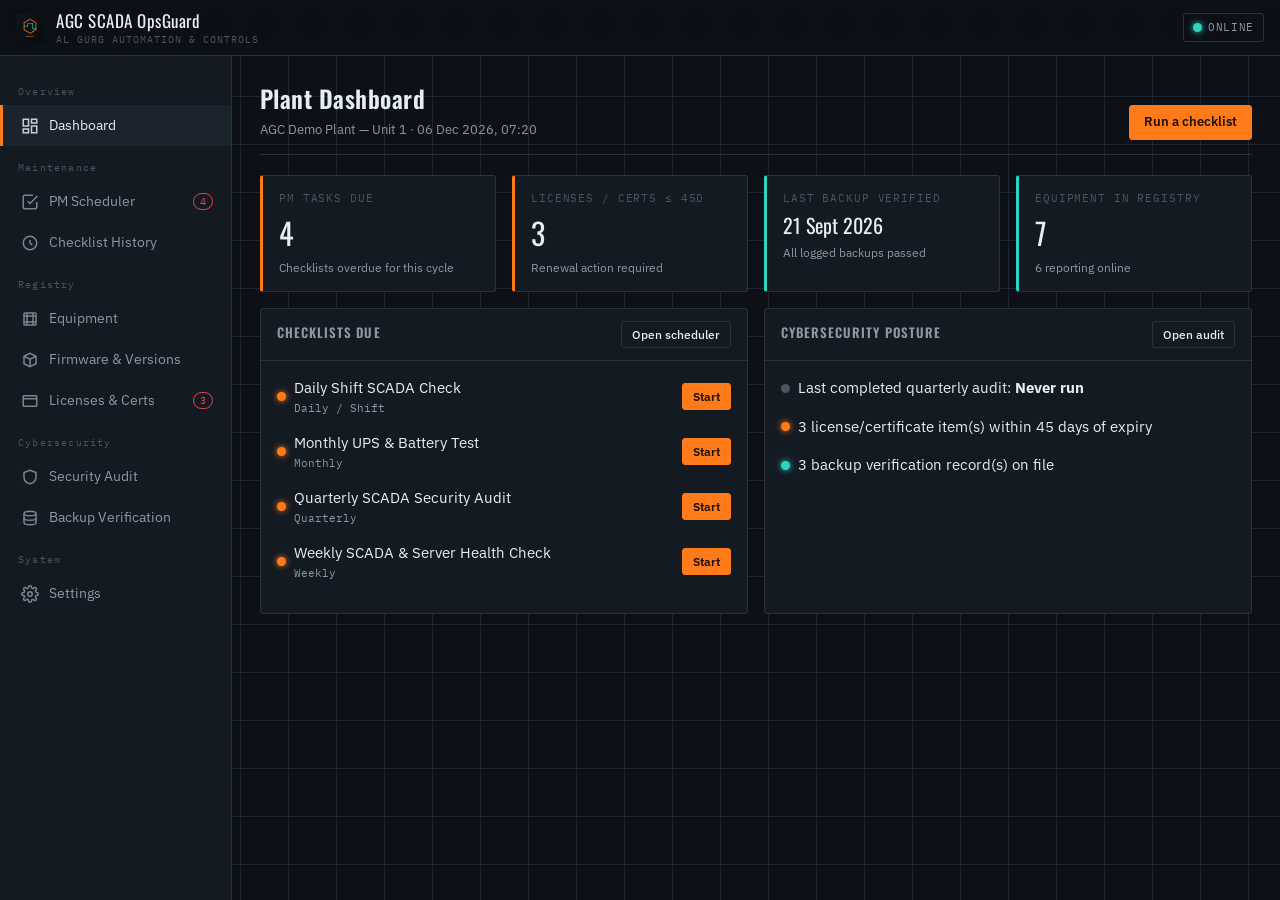
==== index.html @ 83bbd783 "Add files via upload" ====
<!DOCTYPE html>
<html lang="en">
<head>
<meta charset="UTF-8" />
<meta name="viewport" content="width=device-width, initial-scale=1, viewport-fit=cover" />
<title>AGC SCADA OpsGuard — Maintenance, Firmware &amp; Cybersecurity Companion</title>
<meta name="description" content="Offline-first PWA for I&C engineers: preventive maintenance scheduling, PLC/HMI firmware registry, backup verification and SCADA cybersecurity audit checklists." />
<meta name="theme-color" content="#0d1117" />

<link rel="manifest" href="manifest.json" />
<link rel="icon" href="icons/favicon-32.png" sizes="32x32" type="image/png" />
<link rel="icon" href="icons/favicon-16.png" sizes="16x16" type="image/png" />
<link rel="apple-touch-icon" href="icons/apple-touch-icon.png" />

<!-- Social sharing -->
<meta property="og:type" content="website" />
<meta property="og:title" content="AGC SCADA OpsGuard" />
<meta property="og:description" content="Offline-first maintenance, firmware registry and cybersecurity audit companion for SCADA / I&C field engineers." />
<meta property="og:image" content="social/og-image.png" />
<meta property="og:image:width" content="1200" />
<meta property="og:image:height" content="630" />
<meta name="twitter:card" content="summary_large_image" />
<meta name="twitter:title" content="AGC SCADA OpsGuard" />
<meta name="twitter:description" content="Offline-first maintenance, firmware registry and cybersecurity audit companion for SCADA / I&C field engineers." />
<meta name="twitter:image" content="social/twitter-card.png" />

<link rel="stylesheet" href="css/style.css" />
</head>
<body>

<div id="app-shell">
  <header class="topbar">
    <button class="menu-toggle" id="menuToggle" aria-label="Toggle navigation">
      <svg width="18" height="18" viewBox="0 0 24 24" fill="none" stroke="currentColor" stroke-width="2"><path d="M3 6h18M3 12h18M3 18h18"/></svg>
    </button>
    <img class="brand-mark" src="icons/icon-72.png" alt="" width="28" height="28" />
    <div class="brand-name">AGC SCADA OpsGuard<small>AL GURG AUTOMATION &amp; CONTROLS</small></div>
    <div class="topbar-spacer"></div>
    <div class="conn-status" id="connStatus"><span class="led led--teal" id="connLed"></span><span id="connLabel">ONLINE</span></div>
  </header>

  <nav class="sidenav" id="sidenav">
    <div class="sidenav-section">Overview</div>
    <a class="nav-item" data-route="dashboard" href="#/dashboard">
      <svg viewBox="0 0 24 24" fill="none" stroke="currentColor" stroke-width="2"><rect x="3" y="3" width="7" height="9"/><rect x="14" y="3" width="7" height="5"/><rect x="14" y="12" width="7" height="9"/><rect x="3" y="16" width="7" height="5"/></svg>
      Dashboard
    </a>

    <div class="sidenav-section">Maintenance</div>
    <a class="nav-item" data-route="pm" href="#/pm">
      <svg viewBox="0 0 24 24" fill="none" stroke="currentColor" stroke-width="2"><path d="M9 11l3 3L22 4"/><path d="M21 12v7a2 2 0 0 1-2 2H5a2 2 0 0 1-2-2V5a2 2 0 0 1 2-2h11"/></svg>
      PM Scheduler <span class="badge" id="pmBadge" style="display:none;"></span>
    </a>
    <a class="nav-item" data-route="pmhistory" href="#/pmhistory">
      <svg viewBox="0 0 24 24" fill="none" stroke="currentColor" stroke-width="2"><path d="M12 8v4l3 3"/><circle cx="12" cy="12" r="9"/></svg>
      Checklist History
    </a>

    <div class="sidenav-section">Registry</div>
    <a class="nav-item" data-route="equipment" href="#/equipment">
      <svg viewBox="0 0 24 24" fill="none" stroke="currentColor" stroke-width="2"><rect x="4" y="4" width="16" height="16" rx="1"/><path d="M8 4v16M16 4v16M4 8h16M4 16h16"/></svg>
      Equipment
    </a>
    <a class="nav-item" data-route="versions" href="#/versions">
      <svg viewBox="0 0 24 24" fill="none" stroke="currentColor" stroke-width="2"><path d="M4 17V7l8-4 8 4v10l-8 4-8-4Z"/><path d="M4 7l8 4 8-4M12 11v10"/></svg>
      Firmware &amp; Versions
    </a>
    <a class="nav-item" data-route="licenses" href="#/licenses">
      <svg viewBox="0 0 24 24" fill="none" stroke="currentColor" stroke-width="2"><rect x="3" y="5" width="18" height="14" rx="1"/><path d="M3 9h18"/></svg>
      Licenses &amp; Certs <span class="badge" id="licBadge" style="display:none;"></span>
    </a>

    <div class="sidenav-section">Cybersecurity</div>
    <a class="nav-item" data-route="security" href="#/security">
      <svg viewBox="0 0 24 24" fill="none" stroke="currentColor" stroke-width="2"><path d="M12 3l8 3v6c0 5-3.5 8-8 9-4.5-1-8-4-8-9V6l8-3Z"/></svg>
      Security Audit
    </a>
    <a class="nav-item" data-route="backups" href="#/backups">
      <svg viewBox="0 0 24 24" fill="none" stroke="currentColor" stroke-width="2"><ellipse cx="12" cy="6" rx="8" ry="3"/><path d="M4 6v6c0 1.7 3.6 3 8 3s8-1.3 8-3V6"/><path d="M4 12v6c0 1.7 3.6 3 8 3s8-1.3 8-3v-6"/></svg>
      Backup Verification
    </a>

    <div class="sidenav-section">System</div>
    <a class="nav-item" data-route="settings" href="#/settings">
      <svg viewBox="0 0 24 24" fill="none" stroke="currentColor" stroke-width="2"><circle cx="12" cy="12" r="3"/><path d="M19.4 15a1.7 1.7 0 0 0 .3 1.9l.1.1a2 2 0 1 1-2.8 2.8l-.1-.1a1.7 1.7 0 0 0-1.9-.3 1.7 1.7 0 0 0-1 1.5V21a2 2 0 1 1-4 0v-.1a1.7 1.7 0 0 0-1-1.6 1.7 1.7 0 0 0-1.9.3l-.1.1a2 2 0 1 1-2.8-2.8l.1-.1a1.7 1.7 0 0 0 .3-1.9 1.7 1.7 0 0 0-1.5-1H3a2 2 0 1 1 0-4h.1a1.7 1.7 0 0 0 1.6-1 1.7 1.7 0 0 0-.3-1.9l-.1-.1a2 2 0 1 1 2.8-2.8l.1.1a1.7 1.7 0 0 0 1.9.3H9a1.7 1.7 0 0 0 1-1.5V3a2 2 0 1 1 4 0v.1a1.7 1.7 0 0 0 1 1.5 1.7 1.7 0 0 0 1.9-.3l.1-.1a2 2 0 1 1 2.8 2.8l-.1.1a1.7 1.7 0 0 0-.3 1.9V9a1.7 1.7 0 0 0 1.5 1H21a2 2 0 1 1 0 4h-.1a1.7 1.7 0 0 0-1.5 1Z"/></svg>
      Settings
    </a>
  </nav>

  <main id="view" aria-live="polite"></main>
</div>

<div id="modal-region"></div>
<div id="toast-region"></div>

<script src="js/db.js"></script>
<script src="js/seed-data.js"></script>
<script src="js/pdf-export.js"></script>
<script src="js/app.js"></script>
</body>
</html>
---- css/style.css ----
/* ==========================================================================
   AGC SCADA OpsGuard — design tokens
   Palette:   #0D1117 base / #131A22 panel / #1B232D raised / #2A323C border
              #FF7A18 signal-orange (primary action / alert)
              #2DD4BF signal-teal (ok / active)
              #E5484D fault-red (fault / overdue)
              #E6EDF3 text-hi / #8B98A5 text-mid / #4B5560 text-low
   Type:      Oswald (condensed, control-panel signage) for headings
              IBM Plex Sans for body copy
              IBM Plex Mono for version numbers, hashes, timestamps, data
   ========================================================================== */

@import url("https://fonts.googleapis.com/css2?family=Oswald:wght@500;600;700&family=IBM+Plex+Sans:wght@400;500;600&family=IBM+Plex+Mono:wght@400;500;600&display=swap");

:root {
  --base: #0d1117;
  --panel: #131a22;
  --raised: #1b232d;
  --border: #2a323c;
  --border-soft: #1e2731;
  --orange: #ff7a18;
  --orange-dim: #a85512;
  --teal: #2dd4bf;
  --red: #e5484d;
  --text-hi: #e6edf3;
  --text-mid: #8b98a5;
  --text-low: #4b5560;
  --font-display: "Oswald", "Arial Narrow", sans-serif;
  --font-body: "IBM Plex Sans", -apple-system, Segoe UI, sans-serif;
  --font-mono: "IBM Plex Mono", ui-monospace, "SFMono-Regular", monospace;
  --radius: 3px;
  --nav-w: 232px;
}

* { box-sizing: border-box; }
html, body { height: 100%; }
body {
  margin: 0;
  background: var(--base);
  background-image:
    linear-gradient(var(--border-soft) 1px, transparent 1px),
    linear-gradient(90deg, var(--border-soft) 1px, transparent 1px);
  background-size: 48px 48px;
  background-attachment: fixed;
  color: var(--text-hi);
  font-family: var(--font-body);
  font-size: 15px;
  line-height: 1.5;
  -webkit-font-smoothing: antialiased;
}

::selection { background: var(--orange); color: #101010; }

a { color: var(--teal); }

h1, h2, h3, h4 {
  font-family: var(--font-display);
  font-weight: 600;
  letter-spacing: 0.02em;
  margin: 0 0 4px;
  color: var(--text-hi);
}

code, .mono { font-family: var(--font-mono); }

button { font-family: inherit; }

/* ---------------------------------------------------------------------- */
/* App shell                                                              */
/* ---------------------------------------------------------------------- */
#app-shell { display: flex; min-height: 100vh; }

.topbar {
  position: fixed;
  top: 0; left: 0; right: 0;
  height: 56px;
  z-index: 40;
  display: flex;
  align-items: center;
  gap: 12px;
  padding: 0 16px;
  background: rgba(13, 17, 23, 0.92);
  backdrop-filter: blur(6px);
  border-bottom: 1px solid var(--border);
}
.topbar .brand-mark { width: 28px; height: 28px; flex: none; }
.topbar .brand-name {
  font-family: var(--font-display);
  font-size: 17px;
  letter-spacing: 0.03em;
  white-space: nowrap;
}
.topbar .brand-name small {
  display: block;
  font-family: var(--font-mono);
  font-size: 10px;
  color: var(--text-low);
  letter-spacing: 0.1em;
  margin-top: -2px;
}
.topbar-spacer { flex: 1; }
.conn-status {
  display: flex;
  align-items: center;
  gap: 6px;
  font-family: var(--font-mono);
  font-size: 11px;
  letter-spacing: 0.06em;
  color: var(--text-mid);
  border: 1px solid var(--border);
  padding: 5px 9px;
  border-radius: var(--radius);
}
.menu-toggle {
  display: none;
  background: none;
  border: 1px solid var(--border);
  color: var(--text-hi);
  width: 36px; height: 36px;
  border-radius: var(--radius);
  align-items: center;
  justify-content: center;
}

.sidenav {
  position: fixed;
  top: 56px; bottom: 0; left: 0;
  width: var(--nav-w);
  background: var(--panel);
  border-right: 1px solid var(--border);
  overflow-y: auto;
  padding: 14px 0 90px;
  z-index: 30;
}
.sidenav-section {
  font-family: var(--font-mono);
  font-size: 10px;
  letter-spacing: 0.12em;
  color: var(--text-low);
  padding: 14px 18px 6px;
}
.nav-item {
  display: flex;
  align-items: center;
  gap: 10px;
  padding: 10px 18px;
  color: var(--text-mid);
  text-decoration: none;
  border-left: 3px solid transparent;
  cursor: pointer;
  font-size: 14px;
}
.nav-item svg { width: 18px; height: 18px; flex: none; opacity: 0.85; }
.nav-item:hover { color: var(--text-hi); background: var(--raised); }
.nav-item.active {
  color: var(--text-hi);
  border-left-color: var(--orange);
  background: var(--raised);
}
.nav-item .badge {
  margin-left: auto;
  font-family: var(--font-mono);
  font-size: 10px;
  color: var(--red);
  border: 1px solid var(--red);
  border-radius: 10px;
  padding: 0 6px;
  min-width: 16px;
  text-align: center;
}

main#view {
  margin-left: var(--nav-w);
  margin-top: 56px;
  padding: 24px 28px 64px;
  width: calc(100% - var(--nav-w));
  min-height: calc(100vh - 56px);
}

/* ---------------------------------------------------------------------- */
/* Page header / panels                                                   */
/* ---------------------------------------------------------------------- */
.page-head {
  display: flex;
  align-items: flex-end;
  justify-content: space-between;
  flex-wrap: wrap;
  gap: 12px;
  margin-bottom: 20px;
  padding-bottom: 14px;
  border-bottom: 1px solid var(--border);
}
.page-head h1 { font-size: 24px; }
.page-head .sub { color: var(--text-mid); font-size: 13px; margin-top: 2px; }

.panel {
  background: var(--panel);
  border: 1px solid var(--border);
  border-radius: var(--radius);
}
.panel-head {
  display: flex;
  align-items: center;
  justify-content: space-between;
  padding: 12px 16px;
  border-bottom: 1px solid var(--border);
}
.panel-head h3 { font-size: 13px; text-transform: uppercase; letter-spacing: 0.08em; color: var(--text-mid); }
.panel-body { padding: 16px; }

.grid { display: grid; gap: 16px; }
.grid-4 { grid-template-columns: repeat(4, 1fr); }
.grid-3 { grid-template-columns: repeat(3, 1fr); }
.grid-2 { grid-template-columns: repeat(2, 1fr); }
@media (max-width: 1100px) { .grid-4 { grid-template-columns: repeat(2, 1fr); } .grid-3 { grid-template-columns: repeat(2, 1fr);} }
@media (max-width: 640px) { .grid-4, .grid-3, .grid-2 { grid-template-columns: 1fr; } }

/* Stat / gauge card */
.stat-card {
  background: var(--panel);
  border: 1px solid var(--border);
  border-left: 3px solid var(--border);
  border-radius: var(--radius);
  padding: 14px 16px;
}
.stat-card.ok { border-left-color: var(--teal); }
.stat-card.warn { border-left-color: var(--orange); }
.stat-card.fault { border-left-color: var(--red); }
.stat-card .label {
  font-family: var(--font-mono);
  font-size: 11px;
  letter-spacing: 0.08em;
  color: var(--text-low);
}
.stat-card .value { font-family: var(--font-display); font-size: 30px; margin-top: 4px; }
.stat-card .foot { font-size: 12px; color: var(--text-mid); margin-top: 4px; }

/* LED status dot */
.led { width: 9px; height: 9px; border-radius: 50%; flex: none; display: inline-block; box-shadow: 0 0 6px currentColor; }
.led--teal { background: var(--teal); color: var(--teal); }
.led--amber { background: var(--orange); color: var(--orange); }
.led--red { background: var(--red); color: var(--red); }
.led--grey { background: var(--text-low); color: transparent; box-shadow: none; }

.tag {
  display: inline-flex;
  align-items: center;
  gap: 5px;
  font-family: var(--font-mono);
  font-size: 11px;
  letter-spacing: 0.05em;
  padding: 3px 8px;
  border-radius: var(--radius);
  border: 1px solid var(--border);
  color: var(--text-mid);
}
.tag.ok { color: var(--teal); border-color: rgba(45,212,191,0.4); }
.tag.warn { color: var(--orange); border-color: rgba(255,122,24,0.4); }
.tag.fault { color: var(--red); border-color: rgba(229,72,77,0.4); }

/* ---------------------------------------------------------------------- */
/* Buttons / forms                                                        */
/* ---------------------------------------------------------------------- */
.btn {
  display: inline-flex;
  align-items: center;
  gap: 7px;
  font-family: var(--font-body);
  font-weight: 500;
  font-size: 13px;
  padding: 9px 14px;
  border-radius: var(--radius);
  border: 1px solid var(--border);
  background: var(--raised);
  color: var(--text-hi);
  cursor: pointer;
  text-decoration: none;
  line-height: 1.1;
}
.btn:hover { border-color: var(--text-mid); }
.btn--primary { background: var(--orange); border-color: var(--orange); color: #1a1005; font-weight: 600; }
.btn--primary:hover { background: #ff8a34; }
.btn--ghost { background: transparent; }
.btn--sm { padding: 6px 10px; font-size: 12px; }
.btn--danger { border-color: var(--red); color: var(--red); background: transparent; }
.btn:focus-visible, .nav-item:focus-visible, input:focus-visible, select:focus-visible, textarea:focus-visible {
  outline: 2px solid var(--teal);
  outline-offset: 2px;
}

.field { margin-bottom: 14px; }
.field label {
  display: block;
  font-family: var(--font-mono);
  font-size: 11px;
  letter-spacing: 0.06em;
  color: var(--text-mid);
  margin-bottom: 6px;
}
input, select, textarea {
  width: 100%;
  background: var(--base);
  border: 1px solid var(--border);
  color: var(--text-hi);
  padding: 9px 10px;
  border-radius: var(--radius);
  font-family: var(--font-body);
  font-size: 14px;
}
textarea { min-height: 90px; resize: vertical; }
.field-row { display: flex; gap: 12px; }
.field-row .field { flex: 1; }

/* Checklist */
.checklist-item {
  display: flex;
  align-items: flex-start;
  gap: 10px;
  padding: 10px 4px;
  border-bottom: 1px solid var(--border-soft);
}
.checklist-item:last-child { border-bottom: none; }
.checklist-item input[type="checkbox"] {
  width: 18px; height: 18px;
  accent-color: var(--orange);
  margin-top: 2px;
  flex: none;
}
.checklist-item .txt { flex: 1; font-size: 14px; }
.checklist-item.done .txt { color: var(--text-mid); text-decoration: line-through; }
.progress-track {
  height: 6px;
  background: var(--raised);
  border-radius: 3px;
  overflow: hidden;
  border: 1px solid var(--border);
}
.progress-fill { height: 100%; background: var(--teal); }

/* Table */
table { width: 100%; border-collapse: collapse; font-size: 13px; }
th {
  text-align: left;
  font-family: var(--font-mono);
  font-size: 10.5px;
  letter-spacing: 0.08em;
  color: var(--text-low);
  padding: 8px 10px;
  border-bottom: 1px solid var(--border);
  white-space: nowrap;
}
td { padding: 10px 10px; border-bottom: 1px solid var(--border-soft); vertical-align: middle; }
tr:hover td { background: rgba(255,255,255,0.02); }
.empty-row td { color: var(--text-low); text-align: center; padding: 32px 10px; }

/* Modal */
.modal-backdrop {
  position: fixed; inset: 0; background: rgba(5,7,9,0.7);
  display: flex; align-items: center; justify-content: center;
  z-index: 100; padding: 16px;
}
.modal {
  background: var(--panel);
  border: 1px solid var(--border);
  border-top: 3px solid var(--orange);
  border-radius: var(--radius);
  width: 100%; max-width: 560px;
  max-height: 90vh;
  overflow-y: auto;
}
.modal-head {
  display: flex; align-items: center; justify-content: space-between;
  padding: 14px 18px; border-bottom: 1px solid var(--border);
}
.modal-body { padding: 18px; }
.modal-foot {
  display: flex; justify-content: flex-end; gap: 10px;
  padding: 14px 18px; border-top: 1px solid var(--border);
}
.icon-btn {
  background: none; border: none; color: var(--text-mid);
  width: 30px; height: 30px; cursor: pointer; font-size: 18px;
  border-radius: var(--radius);
}
.icon-btn:hover { color: var(--text-hi); background: var(--raised); }

/* Toast */
#toast-region { position: fixed; bottom: 20px; right: 20px; z-index: 200; display: flex; flex-direction: column; gap: 8px; }
.toast {
  background: var(--raised); border: 1px solid var(--border); border-left: 3px solid var(--teal);
  color: var(--text-hi); padding: 12px 14px; border-radius: var(--radius);
  font-size: 13px; min-width: 220px; box-shadow: 0 6px 20px rgba(0,0,0,0.4);
}
.toast.fault { border-left-color: var(--red); }

/* Letterhead / PDF print block (kept off-screen, rendered for html2pdf) */
.print-only { display: none; }

/* Offline fallback page */
.offline-body { display: flex; align-items: center; justify-content: center; min-height: 100vh; background: var(--base); }
.offline-panel { max-width: 380px; text-align: center; padding: 32px; border: 1px solid var(--border); border-radius: var(--radius); background: var(--panel); }
.offline-panel .led { margin: 0 auto 14px; width: 14px; height: 14px; }

/* Utility */
.flex { display: flex; align-items: center; }
.gap-8 { gap: 8px; } .gap-12 { gap: 12px; }
.muted { color: var(--text-mid); }
.mt-16 { margin-top: 16px; } .mb-16 { margin-bottom: 16px; }
.text-right { text-align: right; }
.scroll-x { overflow-x: auto; }

/* Mobile */
@media (max-width: 880px) {
  :root { --nav-w: 240px; }
  .menu-toggle { display: flex; }
  .sidenav { transform: translateX(-100%); transition: transform 0.18s ease; box-shadow: 0 0 40px rgba(0,0,0,0.5); }
  .sidenav.open { transform: translateX(0); }
  main#view { margin-left: 0; width: 100%; padding: 18px 16px 48px; }
  .grid-4, .grid-3, .grid-2 { grid-template-columns: 1fr; }
}

@media (prefers-reduced-motion: reduce) {
  * { animation: none !important; transition: none !important; }
}
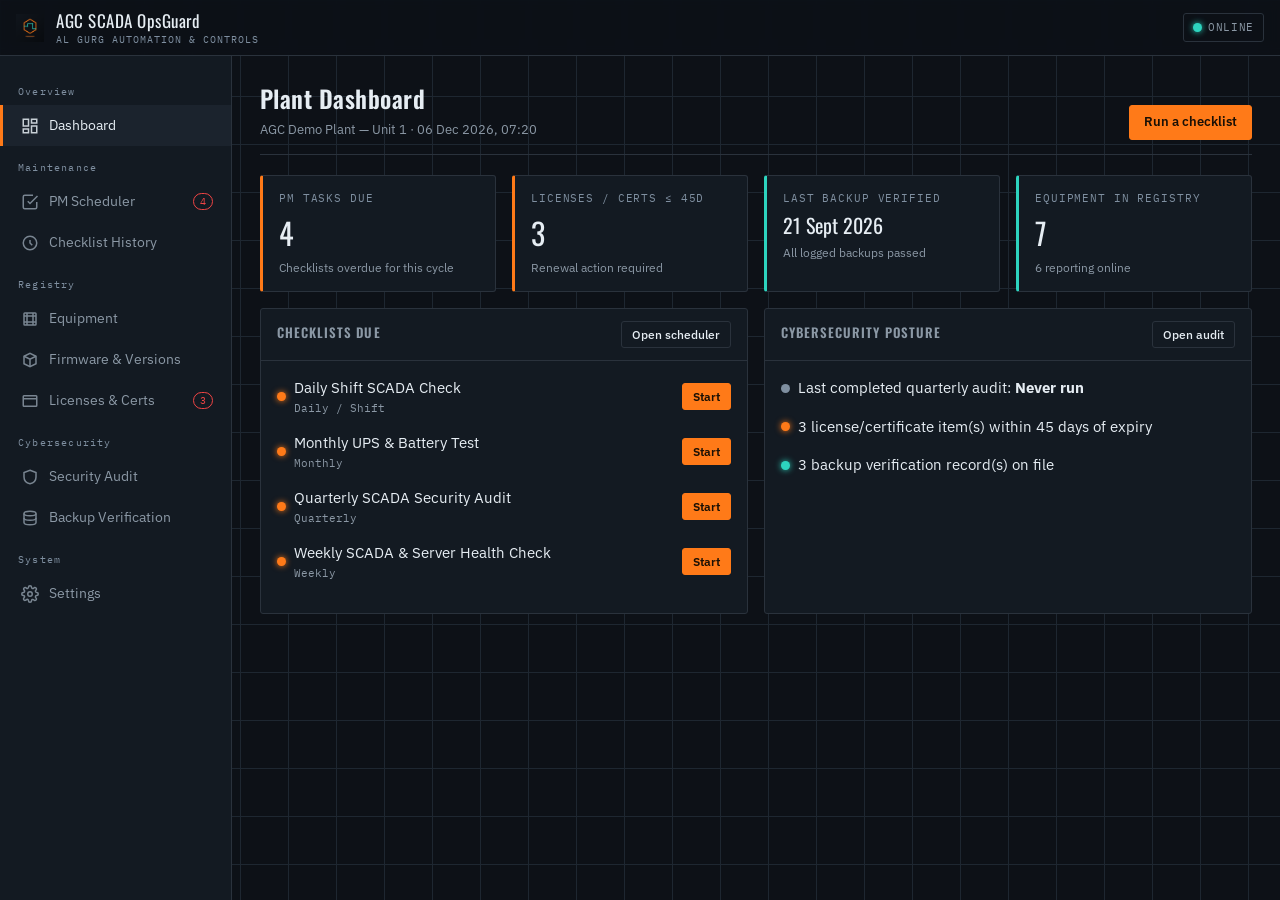
==== commit d31e51fa: "Update index.html" ====
--- a/index.html
+++ b/index.html
@@ -96,6 +96,7 @@
 <script src="js/db.js"></script>
 <script src="js/seed-data.js"></script>
 <script src="js/pdf-export.js"></script>
+<script src="js/badge.js"></script>
 <script src="js/app.js"></script>
 </body>
 </html>
--- a/css/style.css
+++ b/css/style.css
@@ -3,8 +3,8 @@
    Palette:   #0D1117 base / #131A22 panel / #1B232D raised / #2A323C border
               #FF7A18 signal-orange (primary action / alert)
               #2DD4BF signal-teal (ok / active)
-              #E5484D fault-red (fault / overdue)
-              #E6EDF3 text-hi / #8B98A5 text-mid / #4B5560 text-low
+              #EF4444 fault-red (fault / overdue) — WCAG AA 4.5:1+ on all surfaces
+              #E6EDF3 text-hi / #8B98A5 text-mid / #7F8FA0 text-low — all ≥4.5:1 on base/panel/raised
    Type:      Oswald (condensed, control-panel signage) for headings
               IBM Plex Sans for body copy
               IBM Plex Mono for version numbers, hashes, timestamps, data
@@ -21,10 +21,10 @@
   --orange: #ff7a18;
   --orange-dim: #a85512;
   --teal: #2dd4bf;
-  --red: #e5484d;
+  --red: #ef4444;
   --text-hi: #e6edf3;
   --text-mid: #8b98a5;
-  --text-low: #4b5560;
+  --text-low: #7f8fa0;
   --font-display: "Oswald", "Arial Narrow", sans-serif;
   --font-body: "IBM Plex Sans", -apple-system, Segoe UI, sans-serif;
   --font-mono: "IBM Plex Mono", ui-monospace, "SFMono-Regular", monospace;
@@ -256,7 +256,7 @@
 }
 .tag.ok { color: var(--teal); border-color: rgba(45,212,191,0.4); }
 .tag.warn { color: var(--orange); border-color: rgba(255,122,24,0.4); }
-.tag.fault { color: var(--red); border-color: rgba(229,72,77,0.4); }
+.tag.fault { color: var(--red); border-color: rgba(239,68,68,0.4); }
 
 /* ---------------------------------------------------------------------- */
 /* Buttons / forms                                                        */
